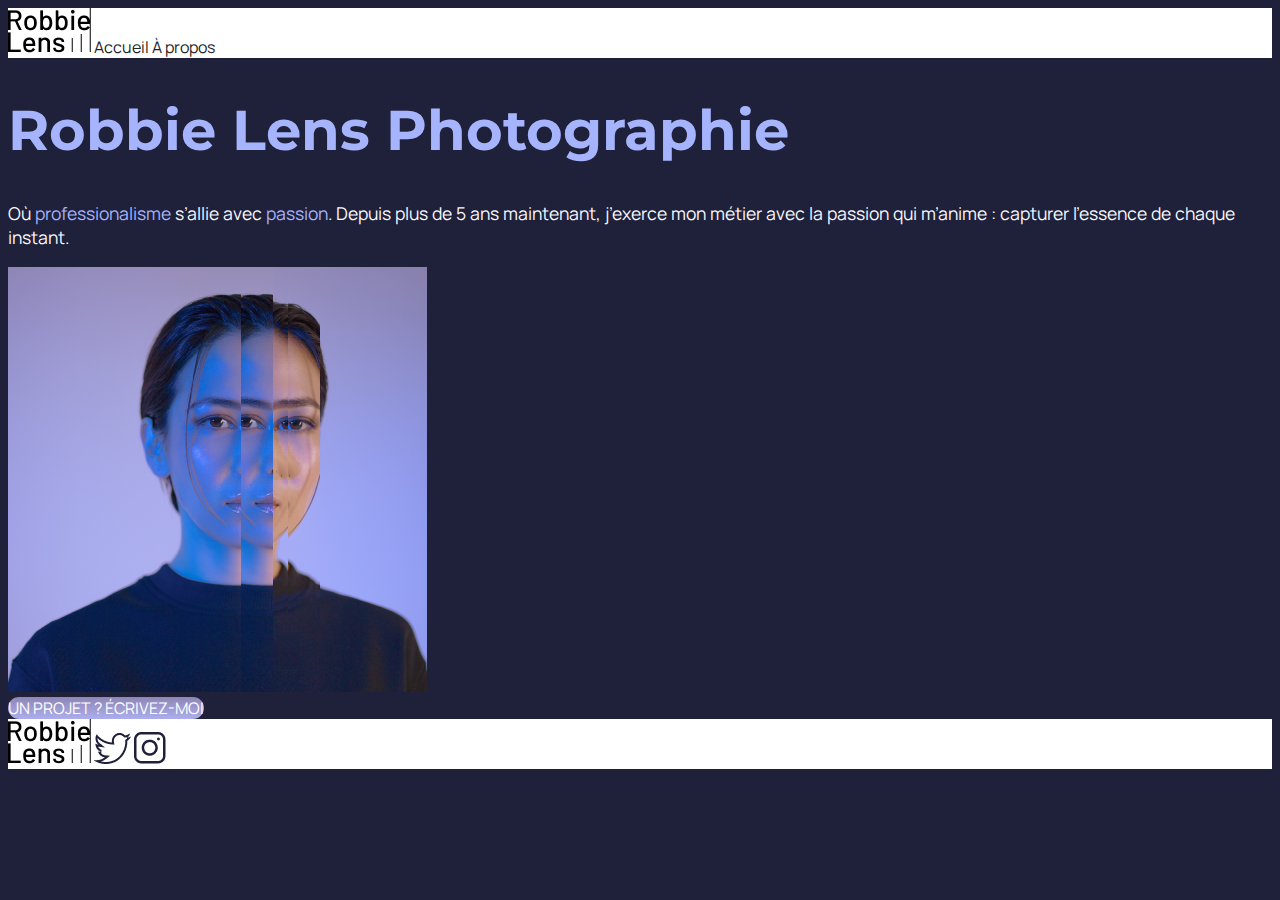
==== index.html @ 1d9d6872 "push" ====
<!DOCTYPE html>
<html lang="fr">
  <head>
    <meta charset="utf-8" />
    <title>Accueil - Robbie Lens Photographie</title>
    <link href="style.css" rel="stylesheet" />
    <link rel="preconnect" href="https://fonts.googleapis.com" />
    <link rel="preconnect" href="https://fonts.gstatic.com" crossorigin />
    <link
      href="https://fonts.googleapis.com/css2?family=Manrope&family=Montserrat&display=swap"
      rel="stylesheet"
    />
  </head>

  <body>
    <header>
      <nav>
        <img src="images/logo.png" alt="Logo Robbie Lens" />
        <a href="index.html">Accueil</a>
        <a href="a-propos.html">À propos</a>
      </nav>
    </header>
    <main>
      <h1>Robbie Lens Photographie</h1>
      <p>
        Où <em>professionalisme</em> s’allie avec <em>passion</em>. Depuis plus
        de 5 ans maintenant, j’exerce mon métier avec la passion qui m’anime :
        capturer l’essence de chaque instant.
      </p>
      <img
        src="images/robbie-lens.png"
        alt="Portrait avec effet de la photographe Robbie Lens"
      />
      <div>
        <a href="" class="cta">UN PROJET ? ÉCRIVEZ-MOI</a>
      </div>
    </main>
    <footer>
      <img src="images/logo.png" alt="Logo Robbie Lens" />
      <a target="_blank" href="https://twitter.com/" class="lien-icone">
        <img src="images/twitter.png" alt="Logo Twitter" />
      </a>
      <a target="_blank" href="https://www.instagram.com/" class="lien-icone">
        <img src="images/instagram.png" alt="Logo Instagram" />
      </a>
    </footer>
  </body>
</html>
---- style.css ----
body {
  font-family: "Manrope", sans-serif;
  font-size: 1em;
  background-color: #1f2039;
}

a {
  color: #242424;
  text-decoration: none;
}

em {
  color: #a5b4fc;
  font-style: normal;
}

h1 {
  font-size: 3.5em;
  color: #a5b4fc;
  font-family: "Montserrat", sans-serif;
}

h2 {
  color: #f9f8ff;
}

p,
li {
  font-size: 1.1em;
  color: #f9f8ff;
}

header,
footer {
  background-color: white;
}

.cta {
  background: linear-gradient(#8e86b5, #acaeed);
  color: white;
  border-radius: 50px;
}

a:hover {
  text-decoration: underline;
}

.cta:hover {
  background: linear-gradient(#696484, #8788ba);
  text-decoration: none;
}

.lien-icone:hover {
  opacity: 0.5;
}

.carre-contenu {
  border-right: 1px solid #8e86b5;
  border-bottom: 1px solid #8e86b5;
}
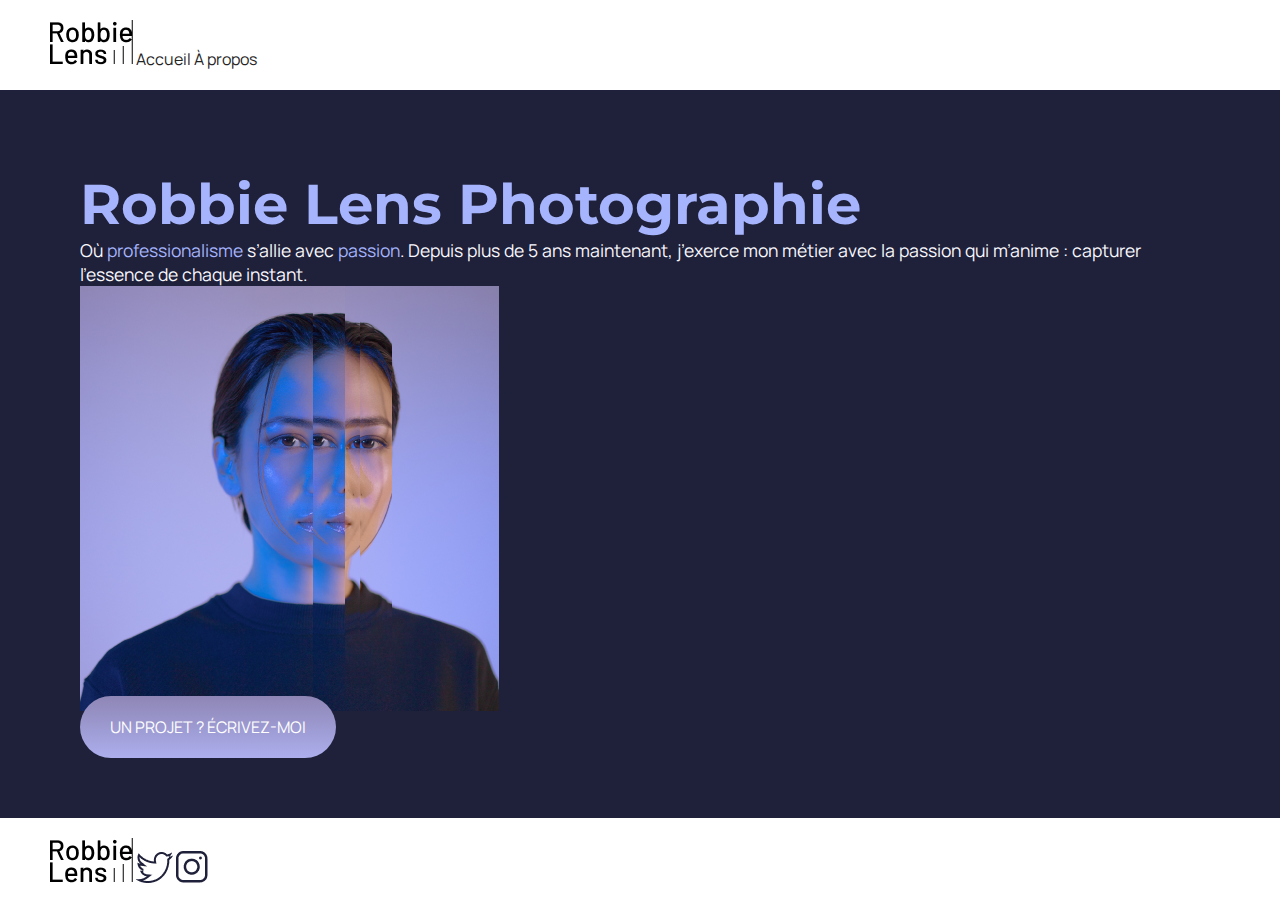
==== commit 6990aa7d: "margin" ====
--- a/index.html
+++ b/index.html
@@ -21,19 +21,21 @@
       </nav>
     </header>
     <main>
-      <h1>Robbie Lens Photographie</h1>
-      <p>
-        Où <em>professionalisme</em> s’allie avec <em>passion</em>. Depuis plus
-        de 5 ans maintenant, j’exerce mon métier avec la passion qui m’anime :
-        capturer l’essence de chaque instant.
-      </p>
-      <img
-        src="images/robbie-lens.png"
-        alt="Portrait avec effet de la photographe Robbie Lens"
-      />
-      <div>
-        <a href="" class="cta">UN PROJET ? ÉCRIVEZ-MOI</a>
-      </div>
+      <section>
+        <h1>Robbie Lens Photographie</h1>
+        <p>
+          Où <em>professionalisme</em> s’allie avec <em>passion</em>. Depuis
+          plus de 5 ans maintenant, j’exerce mon métier avec la passion qui
+          m’anime : capturer l’essence de chaque instant.
+        </p>
+        <img
+          src="images/robbie-lens.png"
+          alt="Portrait avec effet de la photographe Robbie Lens"
+        />
+        <div>
+          <a href="" class="cta">UN PROJET ? ÉCRIVEZ-MOI</a>
+        </div>
+      </section>
     </main>
     <footer>
       <img src="images/logo.png" alt="Logo Robbie Lens" />
--- a/style.css
+++ b/style.css
@@ -1,3 +1,7 @@
+* {
+  margin: 0;
+}
+
 body {
   font-family: "Manrope", sans-serif;
   font-size: 1em;
@@ -33,12 +37,14 @@
 header,
 footer {
   background-color: white;
+  padding: 20px 50px;
 }
 
 .cta {
   background: linear-gradient(#8e86b5, #acaeed);
   color: white;
   border-radius: 50px;
+  padding: 20px 30px;
 }
 
 a:hover {
@@ -57,4 +63,22 @@
 .carre-contenu {
   border-right: 1px solid #8e86b5;
   border-bottom: 1px solid #8e86b5;
+  padding: 50px;
 }
+
+.carre-contenu h2 {
+  margin-top: 30px;
+}
+
+.carre-contenu ul {
+  margin-top: 30px;
+}
+
+section {
+  padding: 80px;
+}
+
+.a-propos-main {
+  width: 50%;
+  margin: auto;
+}
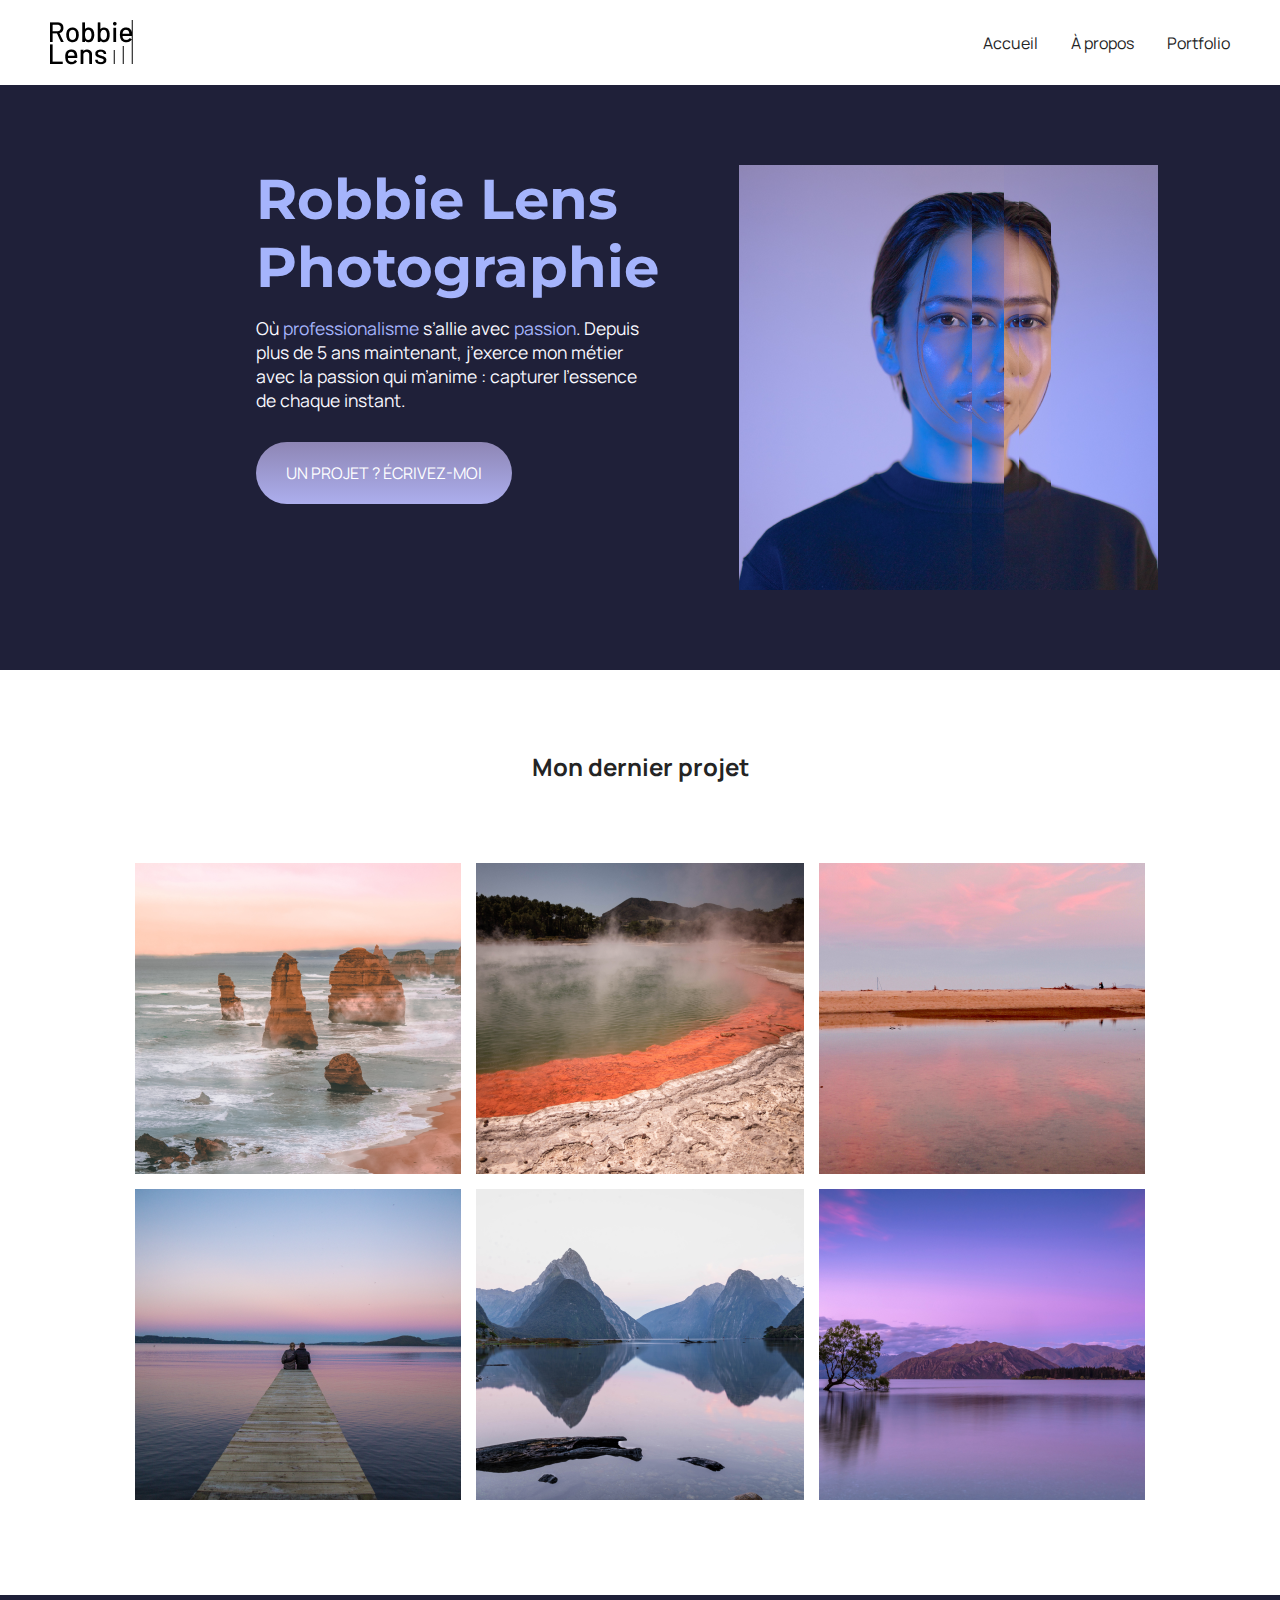
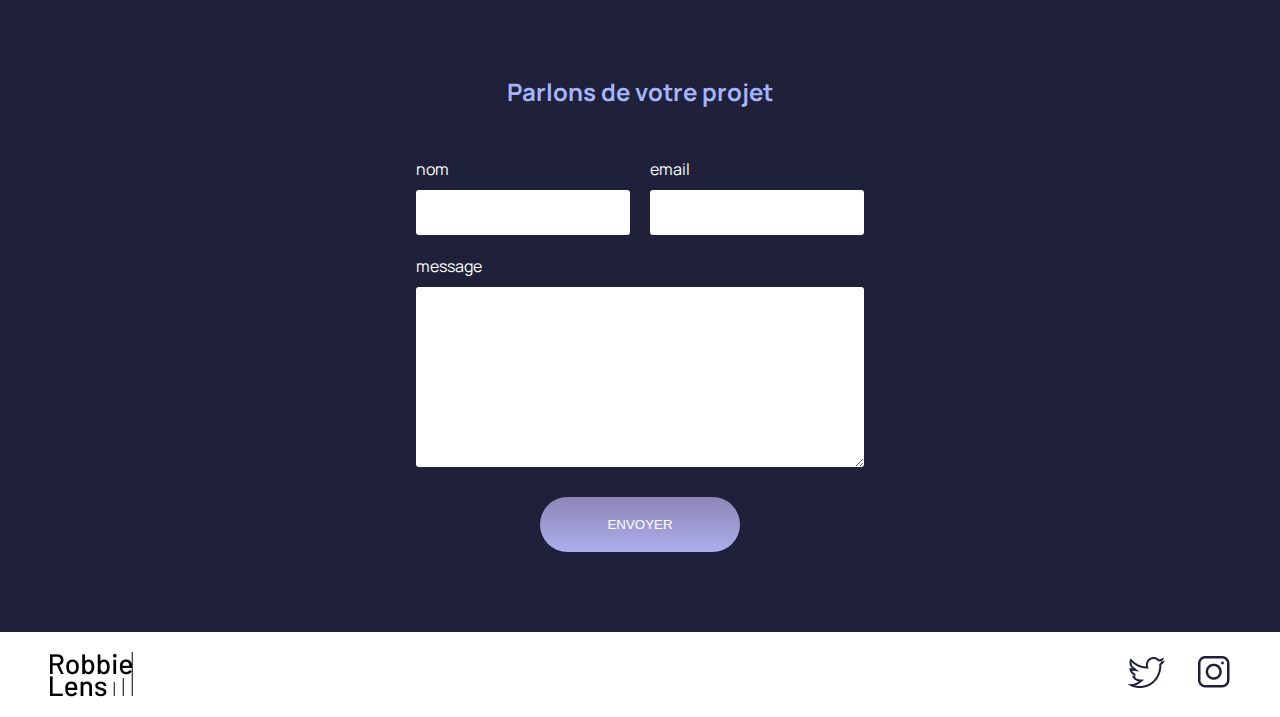
==== commit 4b3407a9: "ajout de nouvelles pages et images" ====
--- a/index.html
+++ b/index.html
@@ -3,7 +3,8 @@
   <head>
     <meta charset="utf-8" />
     <title>Accueil - Robbie Lens Photographie</title>
-    <link href="style.css" rel="stylesheet" />
+    <link href="style/style.css" rel="stylesheet" />
+    <link href="style/index.css" rel="stylesheet" />
     <link rel="preconnect" href="https://fonts.googleapis.com" />
     <link rel="preconnect" href="https://fonts.gstatic.com" crossorigin />
     <link
@@ -16,35 +17,80 @@
     <header>
       <nav>
         <img src="images/logo.png" alt="Logo Robbie Lens" />
-        <a href="index.html">Accueil</a>
-        <a href="a-propos.html">À propos</a>
+        <div>
+          <a href="index.html">Accueil</a>
+          <a href="a-propos.html">À propos</a>
+          <a href="portfolio.html">Portfolio</a>
+        </div>
       </nav>
     </header>
     <main>
-      <section>
-        <h1>Robbie Lens Photographie</h1>
-        <p>
-          Où <em>professionalisme</em> s’allie avec <em>passion</em>. Depuis
-          plus de 5 ans maintenant, j’exerce mon métier avec la passion qui
-          m’anime : capturer l’essence de chaque instant.
-        </p>
+      <section class="accueil-introduction">
+        <div>
+          <h1>Robbie Lens Photographie</h1>
+          <p>
+            Où <em>professionalisme</em> s’allie avec <em>passion</em>. Depuis
+            plus de 5 ans maintenant, j’exerce mon métier avec la passion qui
+            m’anime : capturer l’essence de chaque instant.
+          </p>
+          <a href="#contact" class="cta">UN PROJET ? ÉCRIVEZ-MOI</a>
+        </div>
         <img
           src="images/robbie-lens.png"
           alt="Portrait avec effet de la photographe Robbie Lens"
         />
+      </section>
+      <section class="accueil-photos">
+        <h2>Mon dernier projet</h2>
         <div>
-          <a href="" class="cta">UN PROJET ? ÉCRIVEZ-MOI</a>
+          <img src="images/element-1.png" alt="Twelve apostles - Australie" />
+          <img src="images/element-2.png" alt="Wai-O-Tapu - Nouvelle-Zélande" />
+          <img
+            src="images/element-3.png"
+            alt="Parc National d’Abel Tasman - Nouvelle-Zélande"
+          />
         </div>
+        <div>
+          <img
+            src="images/element-4.png"
+            alt="Lac Rotorua - Nouvelle-Zélande"
+          />
+          <img
+            src="images/element-5.png"
+            alt="Milford Sound - Nouvelle-Zélande"
+          />
+          <img src="images/element-6.png" alt="Lac Wanaka - Nouvelle-Zélande" />
+        </div>
+      </section>
+      <section id="contact" class="section-contact">
+        <h2>Parlons de votre projet</h2>
+        <form method="get" action="#">
+          <div class="form-nom-email">
+            <div class="form-column">
+              <label for="nom">nom</label>
+              <input type="text" name="nom" id="nom" />
+            </div>
+            <div class="form-column">
+              <label for="email">email</label>
+              <input type="email" name="email" id="email" />
+            </div>
+          </div>
+          <label for="message">message</label>
+          <textarea name="message" id="message" rows="10"></textarea>
+          <input type="submit" value="ENVOYER" class="cta" />
+        </form>
       </section>
     </main>
     <footer>
       <img src="images/logo.png" alt="Logo Robbie Lens" />
-      <a target="_blank" href="https://twitter.com/" class="lien-icone">
-        <img src="images/twitter.png" alt="Logo Twitter" />
-      </a>
-      <a target="_blank" href="https://www.instagram.com/" class="lien-icone">
-        <img src="images/instagram.png" alt="Logo Instagram" />
-      </a>
+      <div>
+        <a target="_blank" href="https://twitter.com/" class="lien-icone">
+          <img src="images/twitter.png" alt="Logo Twitter" />
+        </a>
+        <a target="_blank" href="https://www.instagram.com/" class="lien-icone">
+          <img src="images/instagram.png" alt="Logo Instagram" />
+        </a>
+      </div>
     </footer>
   </body>
 </html>
--- a/style/style.css
+++ b/style/style.css
@@ -0,0 +1,82 @@
+* {
+  margin: 0;
+}
+
+body {
+  font-family: "Manrope", sans-serif;
+  font-size: 1em;
+  background-color: #1f2039;
+}
+
+a {
+  color: #242424;
+  text-decoration: none;
+}
+
+em {
+  color: #a5b4fc;
+  font-style: normal;
+}
+
+h1 {
+  font-size: 3.5em;
+  color: #a5b4fc;
+  font-family: "Montserrat", sans-serif;
+}
+
+h2 {
+  color: #f9f8ff;
+}
+
+p,
+li {
+  font-size: 1.1em;
+  color: #f9f8ff;
+}
+
+header,
+footer {
+  background-color: white;
+  padding: 20px 50px;
+}
+
+.cta {
+  display: inline-block;
+  background: linear-gradient(#8e86b5, #acaeed);
+  color: white;
+  border-radius: 50px;
+  padding: 20px 30px;
+}
+
+a:hover {
+  text-decoration: underline;
+}
+
+.cta:hover {
+  background: linear-gradient(#696484, #8788ba);
+  text-decoration: none;
+}
+
+.lien-icone {
+  margin-left: 30px;
+}
+
+.lien-icone:hover {
+  opacity: 0.5;
+}
+
+section {
+  padding: 80px;
+}
+
+footer,
+nav {
+  display: flex;
+  flex-direction: row;
+  align-items: center;
+  justify-content: space-between;
+}
+
+nav a {
+  margin-left: 30px;
+}
--- a/style/index.css
+++ b/style/index.css
@@ -0,0 +1,82 @@
+.accueil-photos {
+  background-color: white;
+  padding: 80px;
+}
+
+.accueil-photos h2 {
+  color: #242424;
+  text-align: center;
+  margin-bottom: 80px;
+}
+
+.accueil-photos div {
+  display: flex;
+  flex-direction: row;
+  gap: 15px;
+  justify-content: center;
+  margin-bottom: 15px;
+}
+
+.accueil-introduction {
+  display: flex;
+  flex-direction: row;
+  width: 60%;
+  align-items: flex-start;
+  margin: auto;
+}
+
+.accueil-introduction h1 {
+  margin-bottom: 15px;
+}
+
+.accueil-introduction p {
+  margin-bottom: 30px;
+}
+
+.accueil-introduction div {
+  padding-right: 80px;
+}
+
+.section-contact h2 {
+  color: #a5b4fc;
+  text-align: center;
+  margin-bottom: 50px;
+}
+
+form {
+  display: flex;
+  flex-direction: column;
+  width: 40%;
+  margin: auto;
+  color: white;
+}
+
+.form-nom-email {
+  display: flex;
+  flex-direction: row;
+  gap: 20px;
+}
+
+.form-column {
+  flex: 1;
+  display: flex;
+  flex-direction: column;
+  margin-bottom: 20px;
+}
+
+input,
+textarea {
+  padding: 15px;
+  border-radius: 3px;
+  border: none;
+}
+
+label {
+  margin-bottom: 10px;
+}
+
+input[type="submit"] {
+  width: 200px;
+  margin: auto;
+  margin-top: 30px;
+}
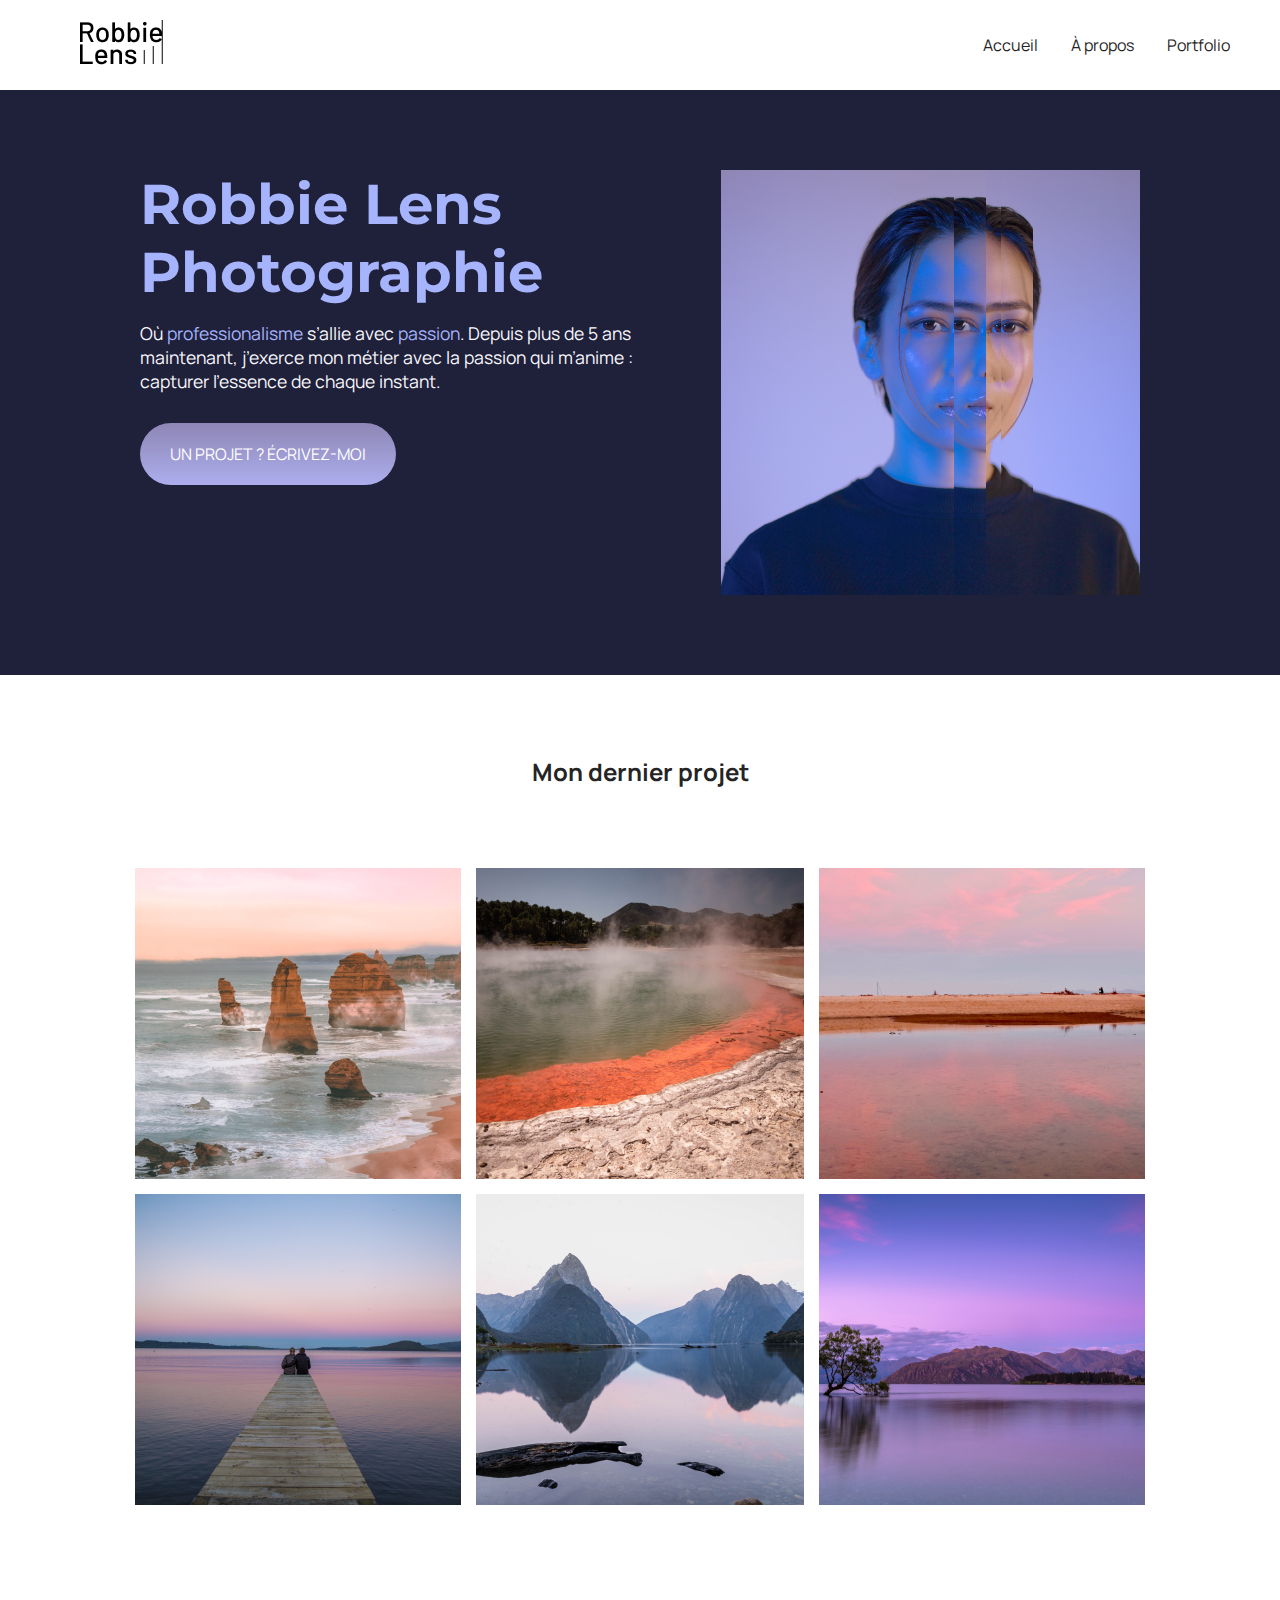
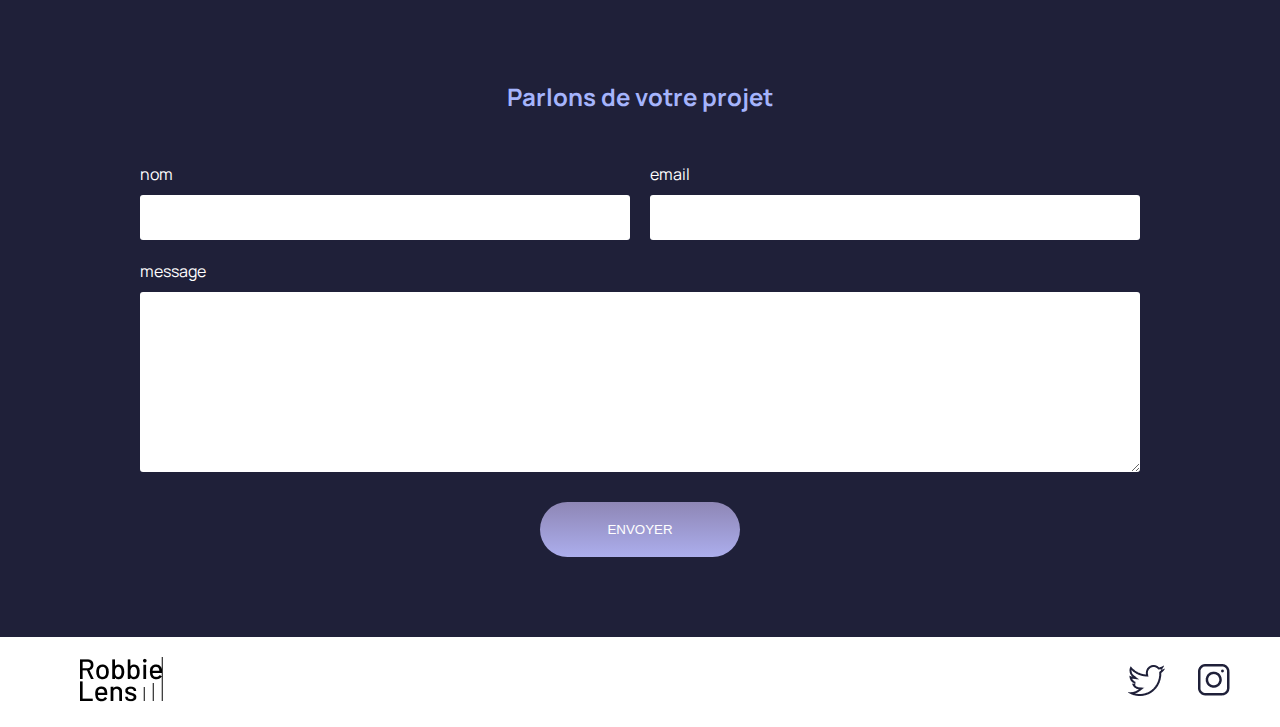
==== commit 92382852: "MAJ" ====
--- a/index.html
+++ b/index.html
@@ -16,7 +16,9 @@
   <body>
     <header>
       <nav>
-        <img src="images/logo.png" alt="Logo Robbie Lens" />
+        <a href="index.html" class="lien-icone">
+          <img src="images/logo.png" alt="Logo Robbie Lens" />
+        </a>
         <div>
           <a href="index.html">Accueil</a>
           <a href="a-propos.html">À propos</a>
@@ -64,7 +66,7 @@
       </section>
       <section id="contact" class="section-contact">
         <h2>Parlons de votre projet</h2>
-        <form method="get" action="#">
+        <form method="get" action="">
           <div class="form-nom-email">
             <div class="form-column">
               <label for="nom">nom</label>
@@ -72,7 +74,7 @@
             </div>
             <div class="form-column">
               <label for="email">email</label>
-              <input type="email" name="email" id="email" />
+              <input type="e-mail" name="email" id="email" />
             </div>
           </div>
           <label for="message">message</label>
@@ -82,7 +84,9 @@
       </section>
     </main>
     <footer>
-      <img src="images/logo.png" alt="Logo Robbie Lens" />
+      <a href="index.html" class="lien-icone">
+        <img src="images/logo.png" alt="Logo Robbie Lens" />
+      </a>
       <div>
         <a target="_blank" href="https://twitter.com/" class="lien-icone">
           <img src="images/twitter.png" alt="Logo Twitter" />
--- a/style/style.css
+++ b/style/style.css
@@ -80,3 +80,33 @@
 nav a {
   margin-left: 30px;
 }
+
+@media screen and (max-width: 996px) {
+  header nav {
+    flex-direction: column;
+    align-items: center;
+    justify-content: center;
+  }
+
+  header nav img {
+    margin-bottom: 20px;
+  }
+
+  header,
+  footer {
+    padding: 20px 20px;
+  }
+
+  h1 {
+    font-size: 2em;
+  }
+
+  section {
+    padding: 50px 20px 50px 20px;
+  }
+
+  nav a {
+    margin-left: 10px;
+    margin-right: 10px;
+  }
+}
--- a/style/index.css
+++ b/style/index.css
@@ -20,7 +20,7 @@
 .accueil-introduction {
   display: flex;
   flex-direction: row;
-  width: 60%;
+  max-width: 1000px;
   align-items: flex-start;
   margin: auto;
 }
@@ -46,7 +46,7 @@
 form {
   display: flex;
   flex-direction: column;
-  width: 40%;
+  max-width: 1000px;
   margin: auto;
   color: white;
 }
@@ -80,3 +80,40 @@
   margin: auto;
   margin-top: 30px;
 }
+
+@media screen and (max-width: 996px) {
+  .accueil-introduction {
+    flex-direction: column;
+    align-items: center;
+    justify-content: center;
+  }
+
+  .accueil-introduction div {
+    padding-right: 0;
+    text-align: center;
+    order: 2;
+  }
+
+  .accueil-introduction img {
+    order: 1;
+    margin-bottom: 20px;
+    width: 100%;
+  }
+
+  .accueil-photos {
+    padding: 20px;
+  }
+
+  .accueil-photos div {
+    flex-direction: column;
+  }
+
+  .section-contact {
+    padding: 50px 20px;
+  }
+
+  .form-nom-email {
+    flex-direction: column;
+    gap: 0;
+  }
+}
